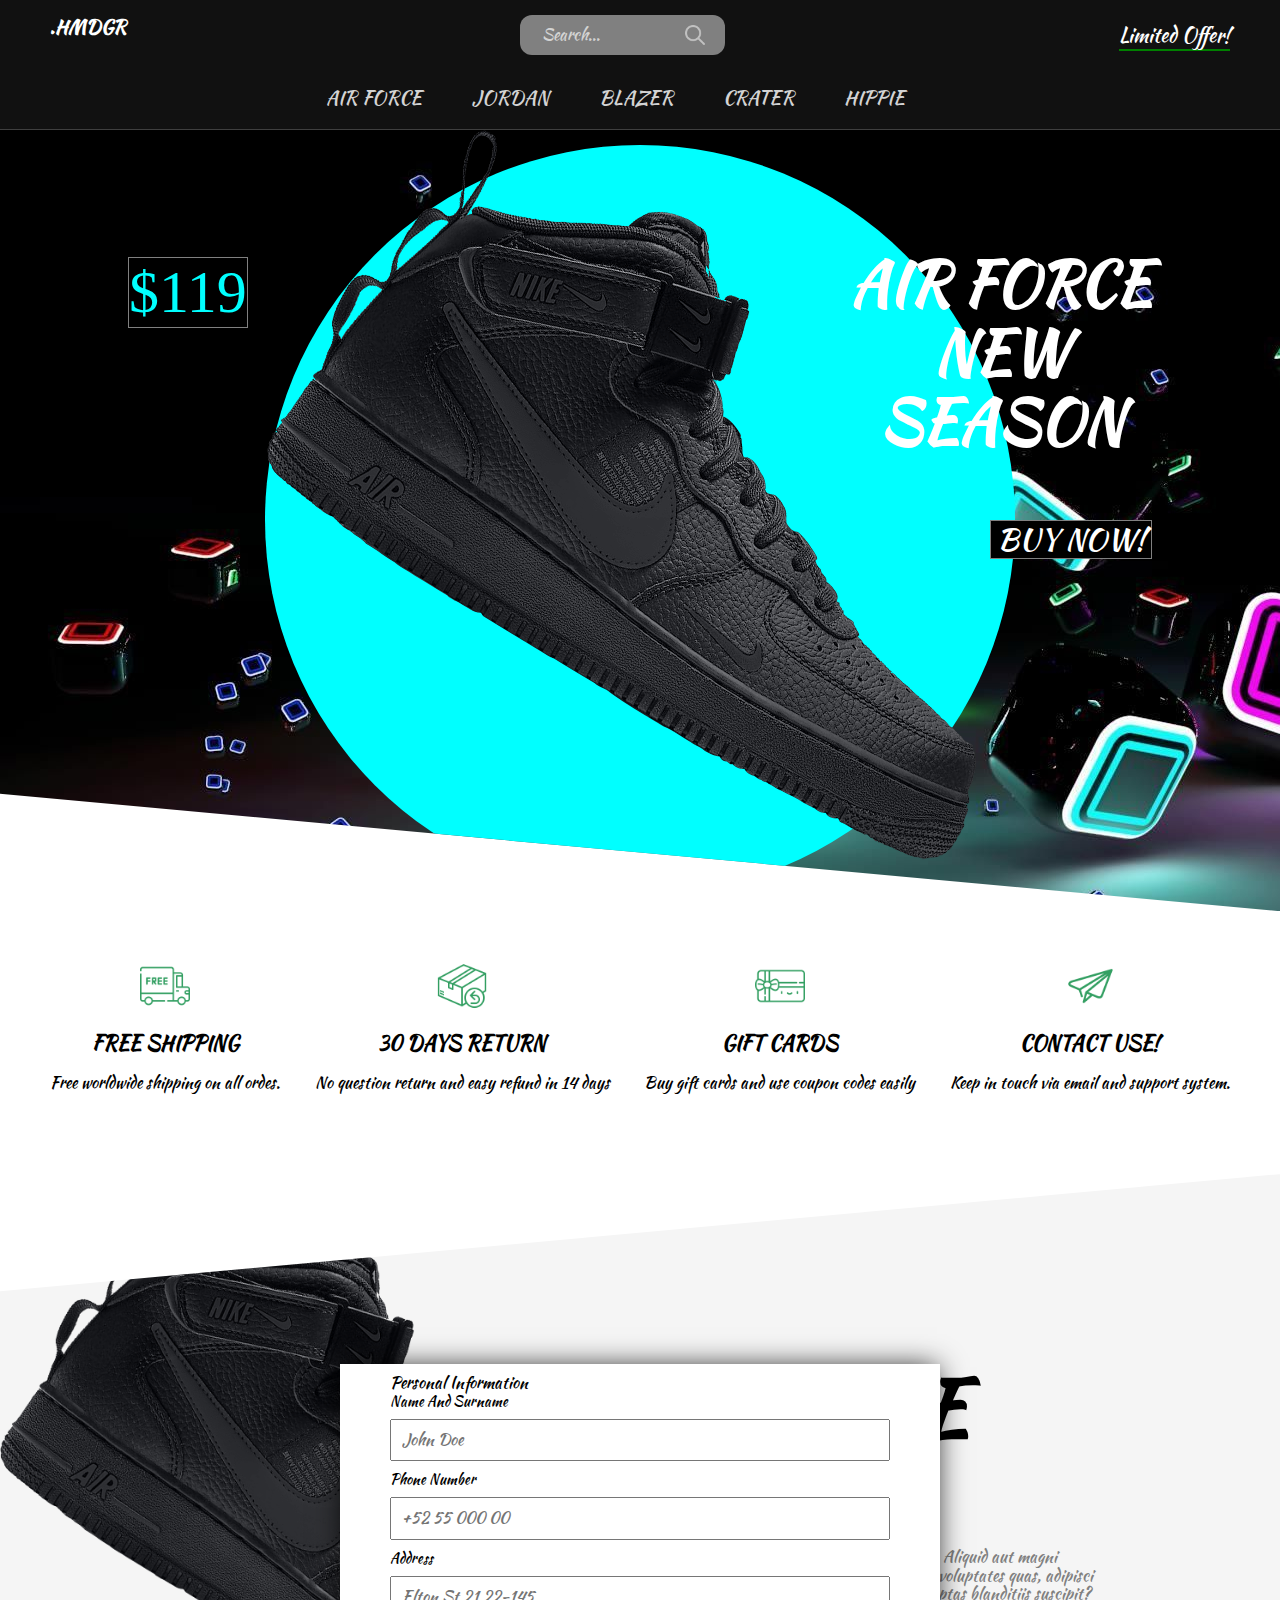
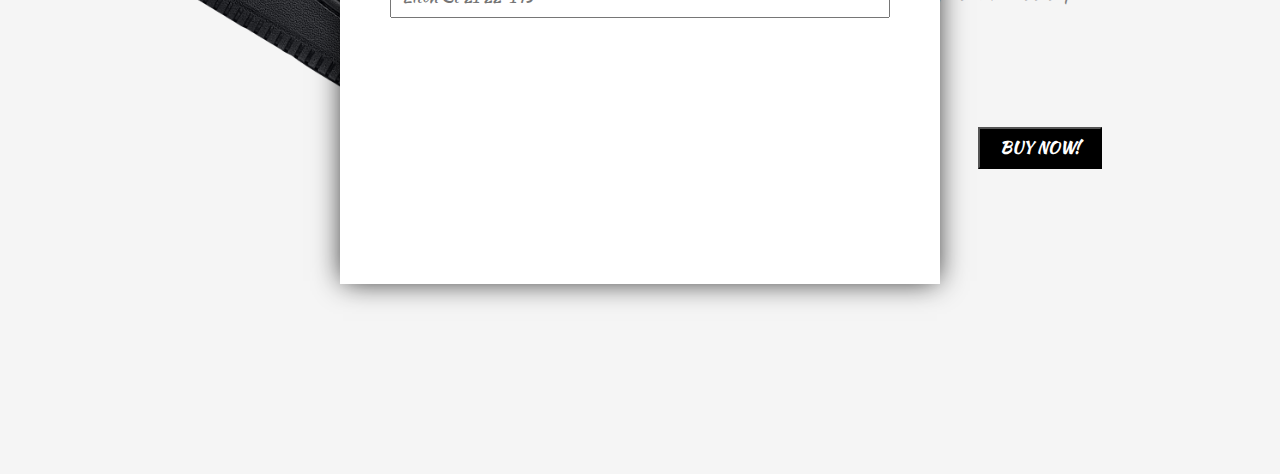
==== index.html @ cdff41a1 "E-Commerce" ====
<!DOCTYPE html>
<html lang="en">
<head>
  <meta charset="UTF-8">
  <meta http-equiv="X-UA-Compatible" content="IE=edge">
  <meta name="viewport" content="width=device-width, initial-scale=1.0">
  <link rel="stylesheet" href="./style/normalize.css">
  <link rel="stylesheet" href="./style/style.css">
  <link rel="preconnect" href="https://fonts.googleapis.com">
  <link rel="preconnect" href="https://fonts.gstatic.com" crossorigin>
  <link href="https://fonts.googleapis.com/css2?family=Kaushan+Script&display=swap" rel="stylesheet">
  <title>E-Commerce</title>
</head>
<body>
  <nav>
    <div class="navTop">
      <div class="navItem">
        <h1>.HMDGR</h1>
        <img src="" alt=""> 
      </div>
      <div class="navItem">
        <div class="seach">
          <input type="text" placeholder="Search..." class="searchInput">
          <img src="./img/img/search.png" width="20" height="20" alt="" class="searchIcon">
        </div>
      </div>
      <div class="navItem">
        <span class="limitedOffer">Limited Offer!</span>
      </div>
    </div>
    <div class="navBottom">
      <h3 class="menuItem">AIR FORCE</h3>
      <h3 class="menuItem">JORDAN</h3>
      <h3 class="menuItem">BLAZER</h3>
      <h3 class="menuItem">CRATER</h3>
      <h3 class="menuItem">HIPPIE</h3>
    </div>
  </nav>
  <div class="slider">
    <div class="sliderWrapper">
      <div class="sliderItem">
        <img src="./img/img/air.png" alt="" class="sliderImg">
        <div class="slideBg"></div>
        <h1 class="sliderTitle">AIR FORCE</br>NEW </br>SEASON</h1>
        <h2 class="sliderPrice">$119</h2>
        <a href="#product">
        <button class="buyButton">BUY NOW!</button>
        </a>
      </div>
      <div class="sliderItem">
        <img src="./img/img/jordan.png" alt="" class="sliderImg">
        <div class="slideBg"></div>
        <h1 class="sliderTitle">AIR JORDAN</br>NEW </br>SEASON</h1>
        <h2 class="sliderPrice">$149</h2>
        <a href="#product">
        <button class="buyButton">BUY NOW!</button>
        </a>
      </div>
      <div class="sliderItem">
        <img src="./img/img/blazer.png" alt="" class="sliderImg">
        <div class="slideBg"></div>
        <h1 class="sliderTitle">BLAZER</br> NEW </br>SEASON</h1>
        <h2 class="sliderPrice">$109</h2>
        <a href="#product">
        <button class="buyButton">BUY NOW!</button>
        </a>
      </div>
      <div class="sliderItem">
        <img src="./img/img/crater.png" alt="" class="sliderImg">
        <div class="slideBg"></div>
        <h1 class="sliderTitle">CRATER</br> NEW </br>SEASON</h1>
        <h2 class="sliderPrice">$129</h2>
        <a href="#product">
        <button class="buyButton">BUY NOW!</button>
        </a>
      </div>
      <div class="sliderItem">
        <img src="./img/img/hippie.png" alt="" class="sliderImg">
        <div class="slideBg"></div>
        <h1 class="sliderTitle">HIPPIE</br>NEW </br>SEASON</h1>
        <h2 class="sliderPrice">$99</h2>
        <a href="#product">
        <button class="buyButton">BUY NOW!</button>
        </a>
      </div>
    </div>
  </div>
  <div class="features">
    <div class="feature">
      <img src="./img/img/shipping.png" alt="" class="featureIcon">
      <span class="featureTitle">FREE SHIPPING</span>
      <span class="featuredDesc">Free worldwide shipping on all ordes.</span>
    </div>
    <div class="feature">
      <img class="featureIcon" src="./img/img/return.png" alt="">
      <span class="featureTitle">30 DAYS RETURN</span>
      <span class="featuredDesc">No question return and easy refund in 14 days</span>
    </div>
    <div class="feature">
      <img class="featureIcon" src="./img/img/gift.png" alt="">
      <span class="featureTitle">GIFT CARDS</span>
      <span class="featuredDesc">Buy gift cards and use coupon codes easily</span>
    </div>
    <div class="feature">
      <img class="featureIcon" src="./img/img/contact.png" alt="">
      <span class="featureTitle">CONTACT USE!</span>
      <span class="featuredDesc">Keep in touch via email and support system.</span>
    </div>
  </div>
  <div class="product" id="product">
    <img src="./img/img/air.png" alt="" class="productImg">
    <div class="productDetails">
      <h1 class="productTitle">AIR FORCE</h1>
      <h2 class="productPrice">$199</h2>
      <p class="productDesc">Lorem ipsum dolor sit amet consectetur adipisicing elit. Aliquid aut magni nostrum velit eaque tempore, minima quam? Ducimus voluptates quas, adipisci perspiciatis corrupti dolor, quasi, nesciunt impedit voluptas blanditiis suscipit?</p>
    
    <div class="colors">
      <div class="color"></div>
      <div class="color"></div>
    </div>
    <div class="sizes">
      <div class="size">42</div>
      <div class="size">43</div>
      <div class="size">44</div>
    </div>
    <button class="productButton">BUY NOW!</button>
    </div>
    <div class="payment"
      <h1 class="payTitle">Personal Information </h1>
      <label>Name And Surname</label>
      <input type="text" placeholder="John Doe" class="payInput">
      <label>Phone Number</label>
      <input type="text" placeholder="+52 55 000 00" class="payInput">
      <label>Address</label>
      <input type="text" placeholder="Elton St 21 22-145" class="payInput">
    </div>
  </div>
  <script src="./script/index.js"></script>
</body>
</html>
---- style/style.css ----
html {
  scroll-behavior: smooth;
}

body {
  font-family: 'Kaushan Script', cursive;
  padding: 0;
  margin: 0;
}

nav {
  background-color: #111;
  color: white;
  padding: 2px 50px;
}

.navTop h1 {
  font-size: 1.2rem;
}

.navTop {
  display: flex;
  align-items: center;
  justify-content: space-between;
}

.seach {
  display: flex;
  align-items: center;
  background-color: gray;
  padding: 10px 20px;
  border-radius: 12px;
}

.searchInput {
  border: none;
  background-color: transparent;
}

.searchInput::placeholder {
  color: lightgray;
}

.limitedOffer {
  font-size: 20px;
  border-bottom: 2px solid green;
  cursor: pointer;
}

.navBottom {
  display: flex;
  align-items: center;
  justify-content: center;
}

.menuItem {
  margin-right: 50px;
  cursor: pointer;
  color: lightgray;
  font-weight: 400;
}

.slider {
  background: url(../img/fnd.jpg);
  clip-path: polygon(0 0, 100% 0, 100% 100%, 0 85%);
  overflow: hidden;
}

.sliderWrapper {
  display: flex;
  width: 500vw;
  transition: all 1.5s ease-in-out;
}

.sliderItem {
  width: 100vw;
  display: flex;
  align-items: center;
  justify-content: center;
  position: relative;
}

.slideBg {
  width: 750px;
  height: 750px;
  border-radius: 50%;
  position:absolute;
}

.sliderImg {
  z-index: 1;
}

.sliderTitle {
  position: absolute;
  top: 10%;
  right: 10%;
  font-size: 60px;
  font-weight: 900;
  text-align: center;
  color: white;
  z-index: 1;
}

.sliderPrice {
  font-family:Georgia, 'Times New Roman', Times, serif;
  position: absolute;
  top: 10%;
  left: 10%;
  font-size: 60px;
  font-weight: 30;
  text-align: center;
  color: white;
  border: 1px solid gray;
}

.buyButton {
  position: absolute;
  top: 50%;
  right: 10%;
  font-size: 30px;
  font-weight: 300;
  color: white;
  border: 1px solid gray;
  z-index: 1;
  cursor: pointer;
  background-color: black;
}

.buyButton:hover {
  background-color: white;
  color: black;
}

.sliderItem:nth-child(1) .slideBg {
  background-color: cyan;
}

.sliderItem:nth-child(2) .slideBg {
  background-color: chartreuse;
}

.sliderItem:nth-child(3) .slideBg {
  background-color: fuchsia;
}

.sliderItem:nth-child(4) .slideBg {
  background-color: yellow;
}

.sliderItem:nth-child(5) .slideBg {
  background-color: rebeccapurple;
}

.sliderItem:nth-child(1) .sliderPrice {
  color: cyan;
}

.sliderItem:nth-child(2) .sliderPrice {
  color: chartreuse;
}

.sliderItem:nth-child(3) .sliderPrice {
  color: fuchsia;
}

.sliderItem:nth-child(4) .sliderPrice {
  color: yellow;
}

.sliderItem:nth-child(5) .sliderPrice {
  color: rebeccapurple;
}

.features {
  display: flex;
  align-items: center;
  justify-content: space-between;
  padding: 50px;
}

.feature {
  display: flex;
  flex-direction: column;
  align-items: center;
  text-align: center;
}

.featureIcon {
  width: 50px;
  height: 50px;
}

.featureTitle {
  font-size: 20px;
  font-weight: 600;
  margin: 20px;
}

.featuredDesc {
  width: 100%;
  height: 50px;
}

.product {
  height: 100vh;
  background-color: whitesmoke;
  position: relative;
  clip-path: polygon(0 13%, 100% 0, 100% 100%, 0% 100%);
}

.payment {
  width: 500px;
  height: 500px;
  background-color: white;
  position: absolute;
  top: 0;
  bottom: 0;
  left: 0;
  right: 0;
  margin: auto;
  padding: 10px 50px;
  display: flex;
  flex-direction: column;
  -webkit-box-shadow: 0px 0px 27px -3px rgba(0,0,0,0.87); 
  box-shadow: 0px 0px 27px -3px rgba(0,0,0,0.87);
}

.payTitle {
  font-size: 20px;
  color: lightgray;
}

label {
  font-size: 14px;
  font-weight: 300;
}

.payInput {
  padding: 10px;
  margin: 10px 0px;
}

.productImg {
  width: 50%;
}

.productDetails {
  position: absolute;
  top: 10%;
  right: 10%;
  width: 40%;
  padding: 50px;
}

.productTitle {
  font-size: 75px;
  font-weight: 900;
}

.productDesc {
  font-style: 24px;
  color: gray;
}

.colors, .sizes {
  display: flex;
 margin-bottom: 20px;
}

.color {
  width: 32px;
  height: 32px;
  border-radius: 5px;
  background-color: black;
  margin-right: 10px;
  cursor: pointer;
}

.color:last-child {
  background-color: darkblue;
}

.size {
  padding: 5px 20px;
  border: 1px solid black;
  margin-right: 10px;
  cursor: pointer;
  font-size: 20px;
}

.productButton {
  float: right;
  padding: 10px 20px;
  background-color: black;
  color: white;
  font-weight: 600;
  cursor: pointer;
}

.productButton:hover {
  background-color: white;
  color: black;
}
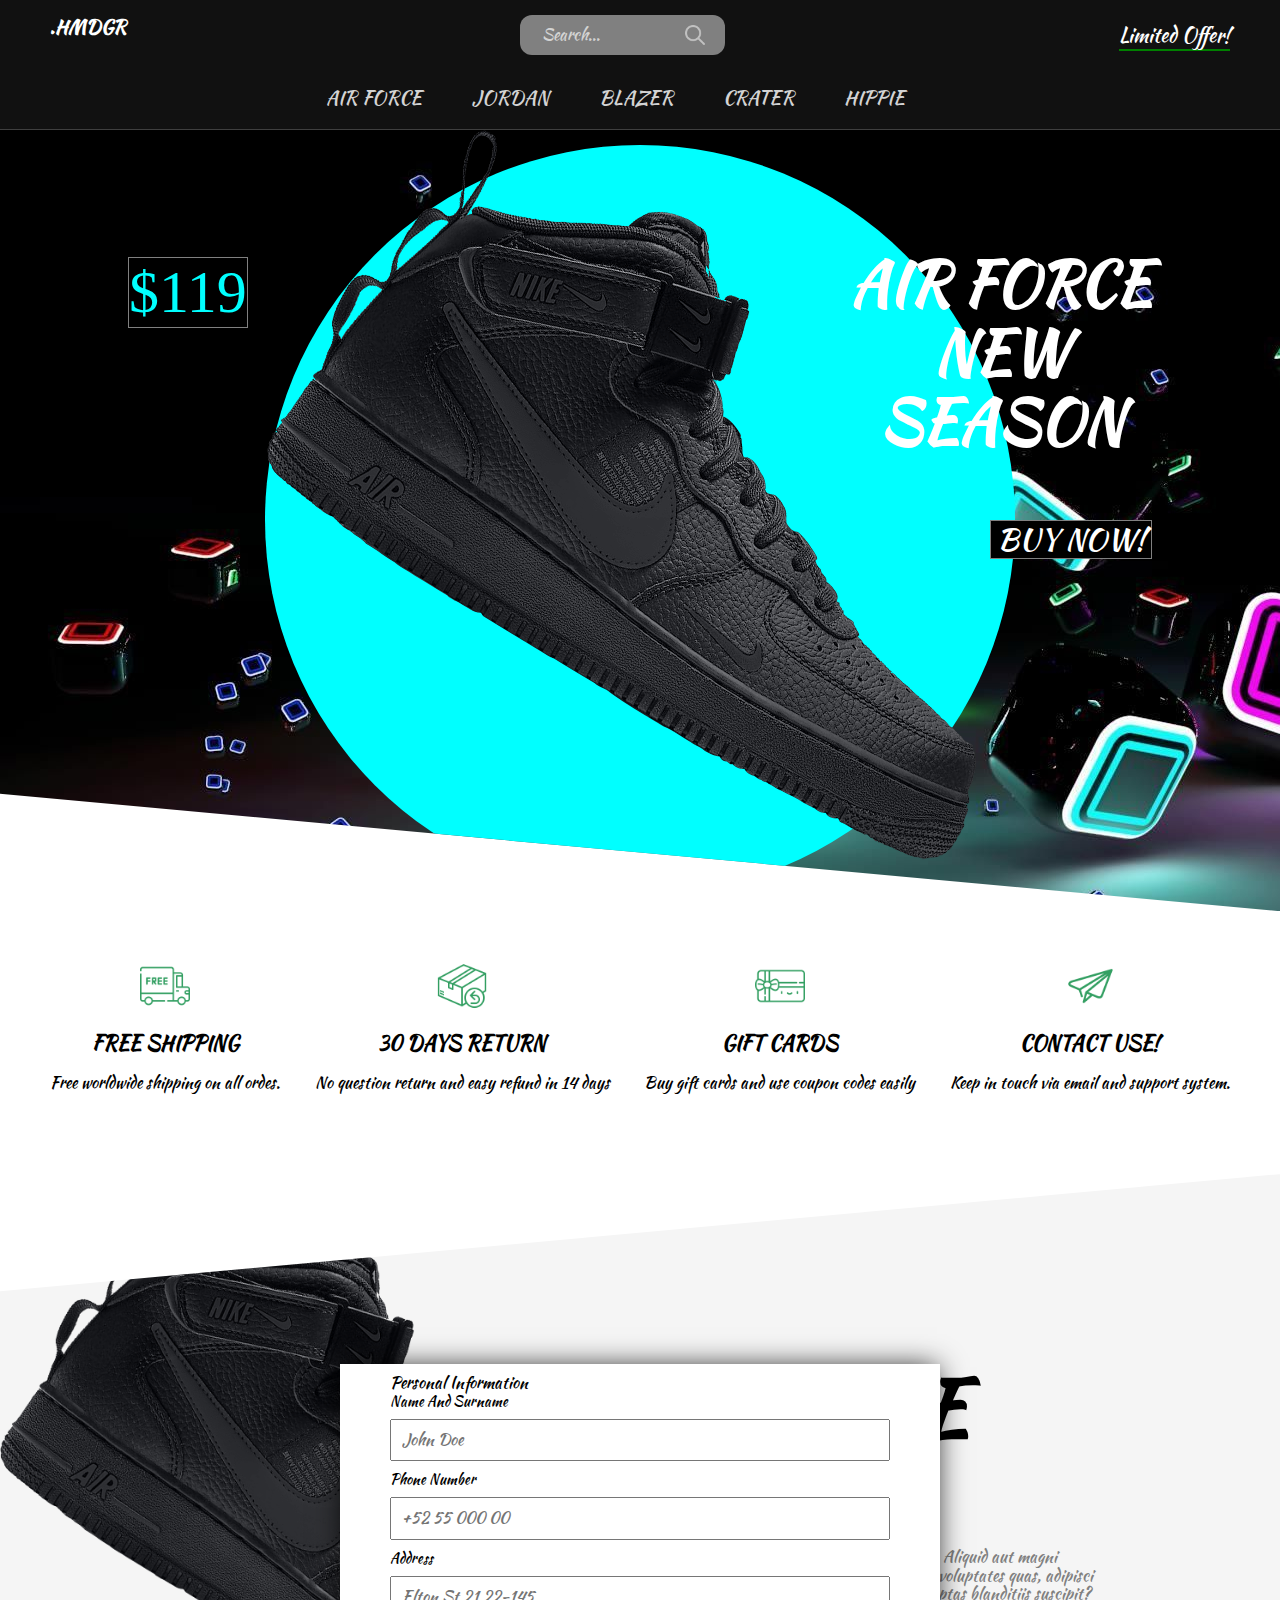
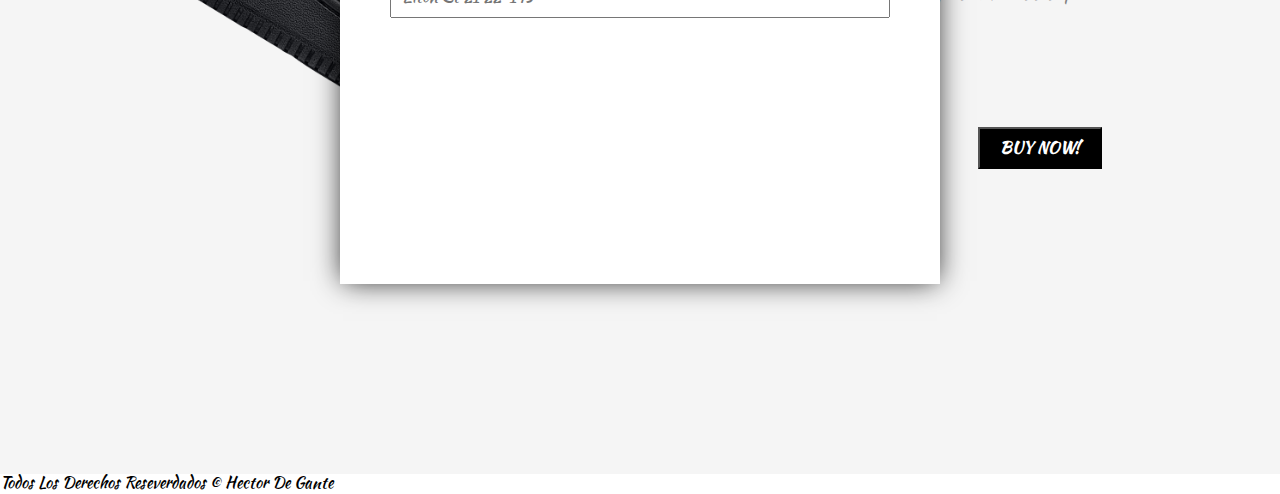
==== commit f60dd4ad: "E-Commerce R" ====
--- a/index.html
+++ b/index.html
@@ -136,5 +136,6 @@
     </div>
   </div>
   <script src="./script/index.js"></script>
+  <footer>Todos Los Derechos Reseverdados &copy Hector De Gante</footer>
 </body>
 </html>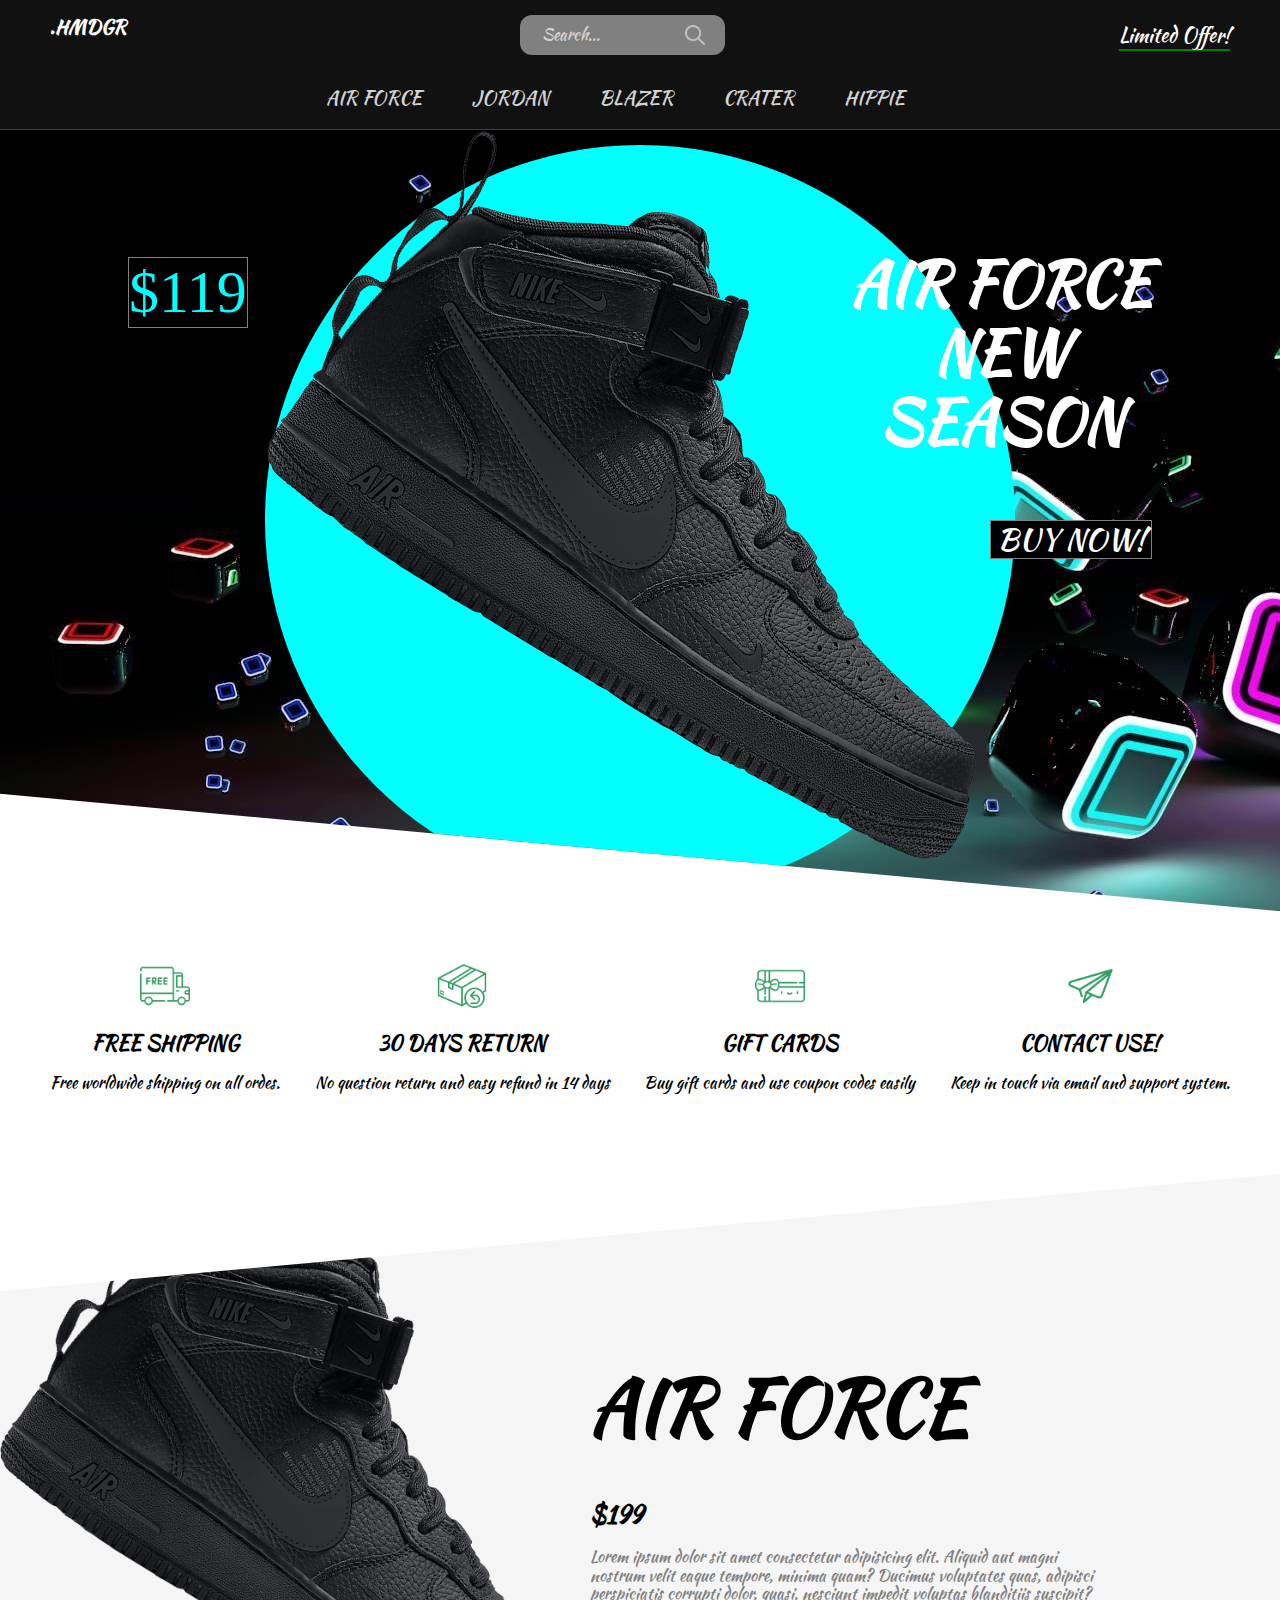
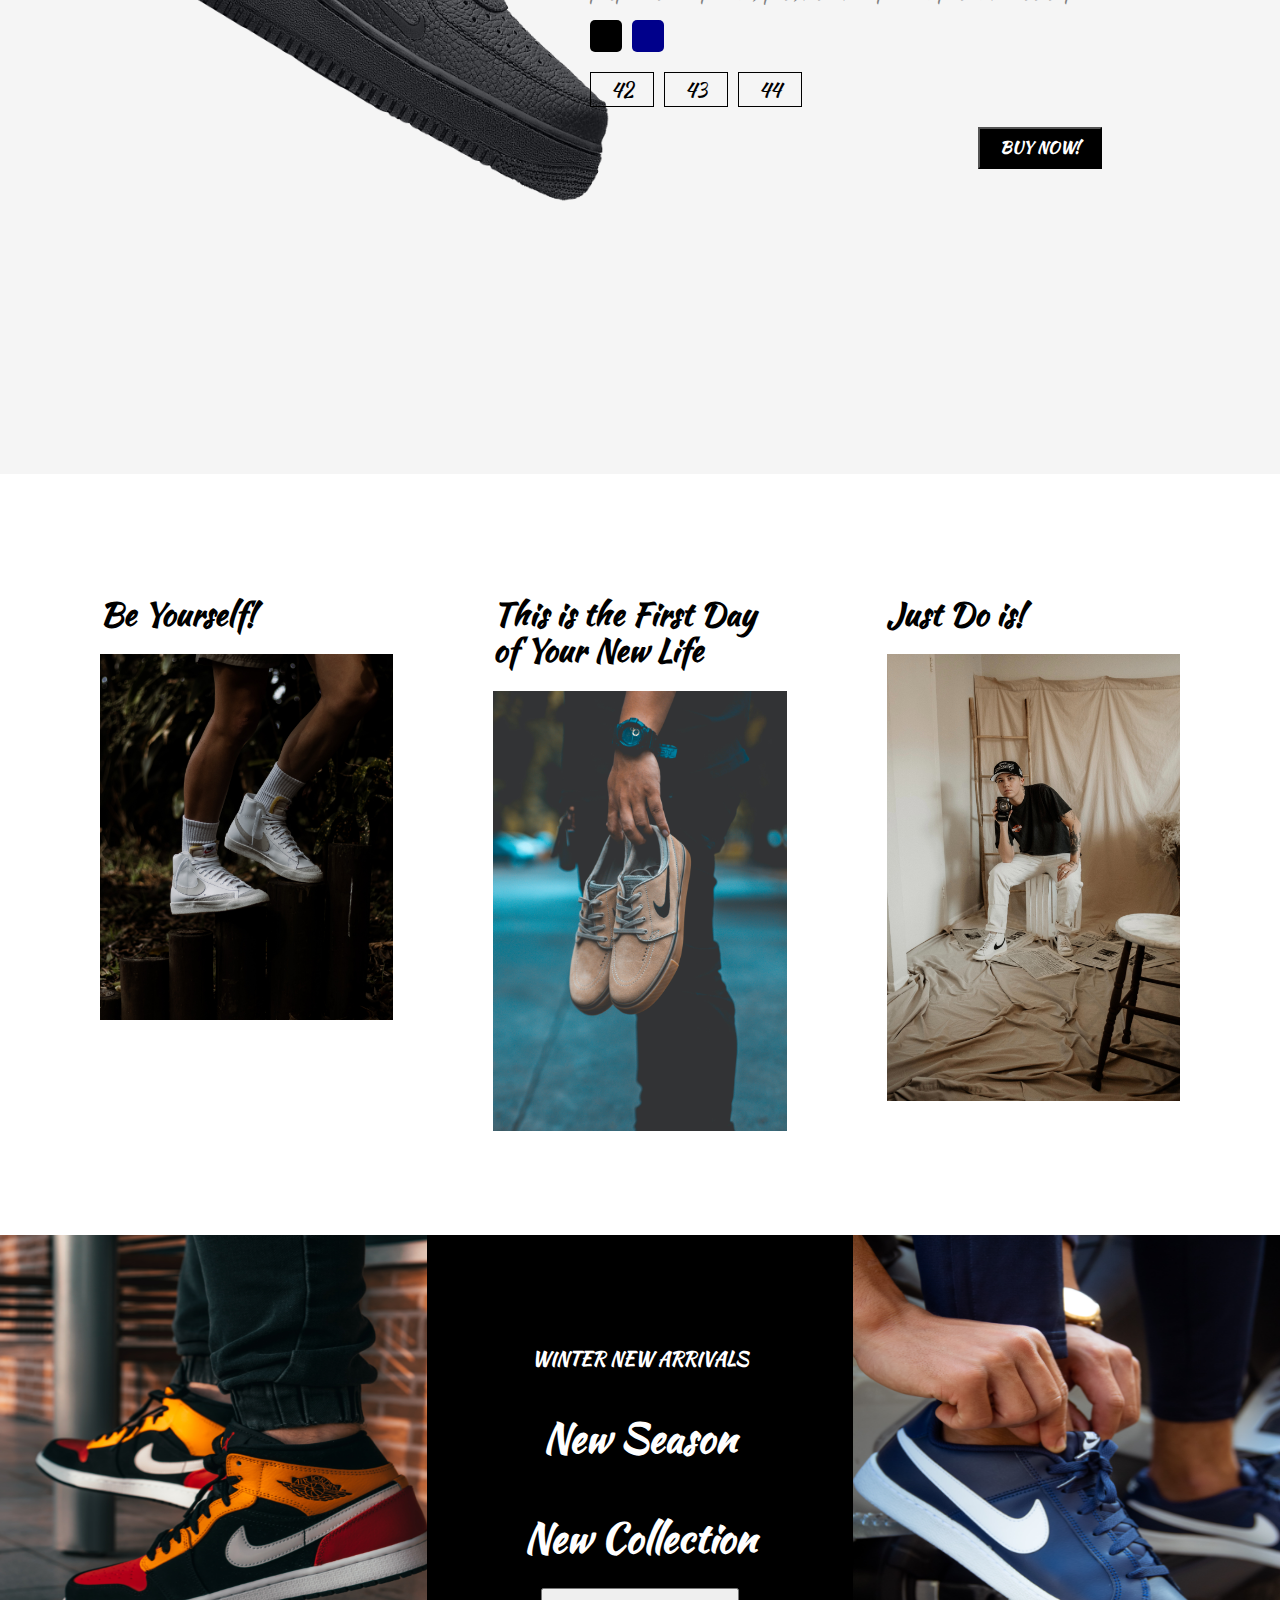
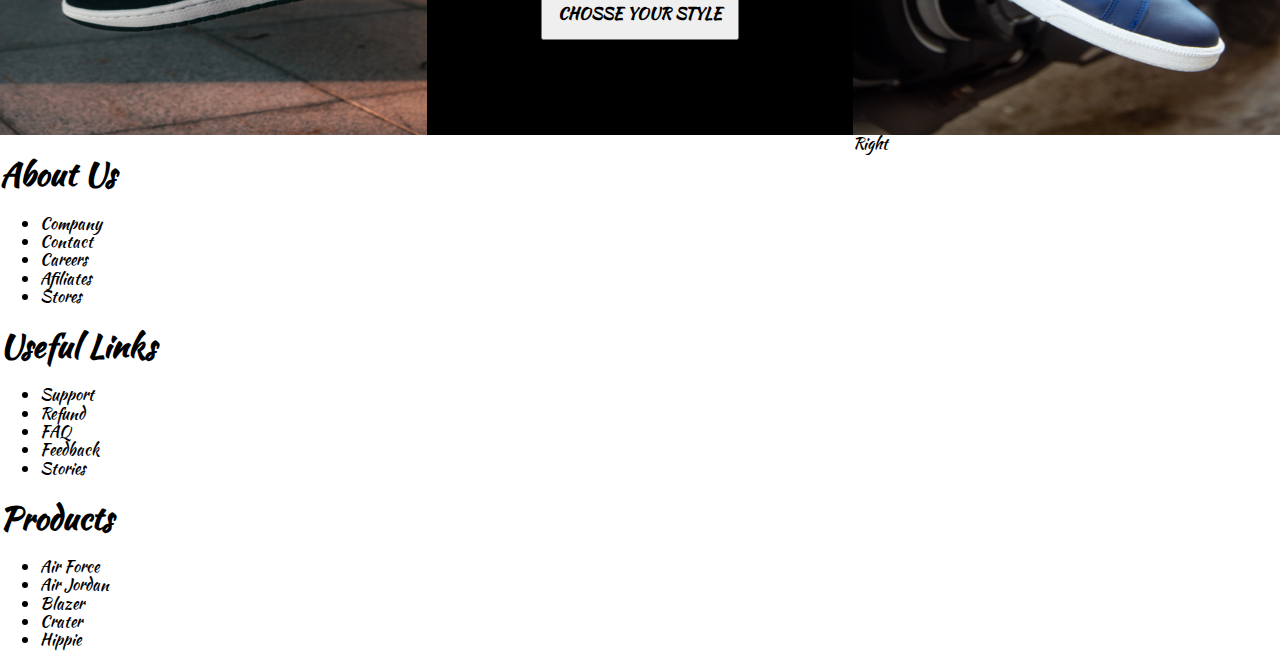
==== commit 9059cf5b: "Agregando Cambios En La Estructura" ====
--- a/index.html
+++ b/index.html
@@ -12,7 +12,7 @@
   <title>E-Commerce</title>
 </head>
 <body>
-  <nav>
+  <nav id="nav">
     <div class="navTop">
       <div class="navItem">
         <h1>.HMDGR</h1>
@@ -133,9 +133,86 @@
       <input type="text" placeholder="+52 55 000 00" class="payInput">
       <label>Address</label>
       <input type="text" placeholder="Elton St 21 22-145" class="payInput">
+      <h1 class="payTitle">Card Information</h1>
+      <div class="cardsIcons">
+        <img src="./img/img/visa.png" alt="" width="40" class="cardIcon">
+        <img src="./img/img/master.png" alt="" width="40" class="cardIcon">
+      </div>
+      <input type="password" class="payInput" placeholder="Card Number">
+      <div class="cardInfo">
+        <input type="text" placeholder="mm" class="payInput sm">
+        <input type="text" placeholder="yyyy" class="payInput sm">
+        <input type="text" placeholder="cvv" class="payInput sm">
+      </div>
+      <button class="payButton">Checkout!</button>
+      <span class="close">X</span>
+    </div>
+  </div>
+  <div class="gallery">
+    <div class="galleryItem">
+      <h1 class="galleryTitle">Be Yourself!</h1>
+      <img src="./img/pexels-1.jpg" alt="" class="galleryImg">
+    </div>
+    <div class="galleryItem">
+      <h1 class="galleryTitle">This is the First Day of Your New Life</h1>
+      <img src="./img/pexels-2.jpg" alt="" class="galleryImg">
+    </div>
+    <div class="galleryItem">
+      <h1 class="galleryTitle">Just Do is!</h1>
+      <img src="./img/pexels-3.jpg" alt="" class="galleryImg">
+  </div>
+</div>
+  <div class="newSeason">
+    <div class="nsItem">
+      <img src="./img/pexels 4.jpg" alt="" class="nsImg">
+    </div>
+    <div class="nsItem">
+      <h3 class="nsTitleSm">WINTER NEW ARRIVALS</h3>
+      <h1 class="nsTitle">New Season</h1>
+      <h1 class="nsTitle">New Collection</h1>
+      <a href="#nav">
+        <button class="nsButton">CHOSSE YOUR STYLE</button>
+      </a>
+    </div>
+    <div class="nsItem">
+      <img src="./img/pexels 5.jpg" alt="" class="nsImg">
     </div>
   </div>
   <script src="./script/index.js"></script>
-  <footer>Todos Los Derechos Reseverdados &copy Hector De Gante</footer>
+  <footer>
+   <div class="footerLeft">
+    <div class="footerMenu">
+      <h1 class="fMenuTitle">About Us</h1>
+      <ul class="fMenuList">
+        <li class="fListItem">Company</li>
+        <li class="fListItem">Contact</li>
+        <li class="fListItem">Careers</li>
+        <li class="fListItem">Afiliates</li>
+        <li class="fListItem">Stores</li>
+      </ul>
+    </div>
+    <div class="footerMenu">
+      <h1 class="fMenuTitle">Useful Links</h1>
+      <ul class="fMenuList">
+        <li class="fListItem">Support</li>
+        <li class="fListItem">Refund</li>
+        <li class="fListItem">FAQ</li>
+        <li class="fListItem">Feedback</li>
+        <li class="fListItem">Stories</li>
+      </ul>
+    </div>
+    <div class="footerMenu">
+      <h1 class="fMenuTitle">Products</h1>
+      <ul class="fMenuList">
+        <li class="fListItem">Air Force</li>
+        <li class="fListItem">Air Jordan</li>
+        <li class="fListItem">Blazer</li>
+        <li class="fListItem">Crater</li>
+        <li class="fListItem">Hippie</li>
+      </ul>
+    </div>
+   </div>
+   <div class="footerRight">Right</div>
+  </footer>
 </body>
 </html>--- a/style/style.css
+++ b/style/style.css
@@ -220,7 +220,7 @@
   right: 0;
   margin: auto;
   padding: 10px 50px;
-  display: flex;
+  display: none;
   flex-direction: column;
   -webkit-box-shadow: 0px 0px 27px -3px rgba(0,0,0,0.87); 
   box-shadow: 0px 0px 27px -3px rgba(0,0,0,0.87);
@@ -239,6 +239,58 @@
 .payInput {
   padding: 10px;
   margin: 10px 0px;
+  border: none;
+  border-bottom: 1px solid gray;
+}
+
+.payInput::placeholder {
+  color: rgb(163, 163, 163); 
+}
+
+.cardsIcons {
+  display: flex;
+}
+
+.cardIcon {
+  margin-right: 10px;
+}
+
+.cardInfo {
+  display: flex;
+  justify-content: space-between;
+}
+
+.sm {
+  width: 30%;
+}
+
+.payButton {
+  position: absolute;
+  height: 40px;
+  bottom: 0;
+  width: 100%;
+  left: 0;
+  -webkit-box-shadow: 0px 0px 27px -3px rgba(0,0,0,0.87); 
+  box-shadow: 0px 0px 27px -3px rgba(0,0,0,0.87);
+  background-color: #369e62;
+  color: white;
+  border: none;
+  cursor: pointer;
+}
+
+.close {
+  width: 20px;
+  height: 20px;
+  position: absolute;
+  background-color: gray;
+  color: white;
+  top: 10px;
+  right: 10px;
+  display: flex;
+  align-items: center;
+  justify-content: center;
+  cursor: pointer;
+  padding: 2px;
 }
 
 .productImg {
@@ -301,4 +353,60 @@
 .productButton:hover {
   background-color: white;
   color: black;
+}
+
+.gallery {
+  padding: 50px;
+  display: flex;
+}
+
+.galleryItem {
+  flex: 1;
+  padding: 50px;
+}
+
+.galleryImg {
+  width: 100%;
+}
+
+.newSeason {
+  display: flex;
+}
+
+.nsItem {
+  flex: 1;
+  background-color: black;
+  color: white;
+  display: flex;
+  flex-direction: column;
+  align-items: center;
+  justify-content: center;
+  text-align: center;
+}
+
+.nsImg {
+  width: 100%;
+  height: 500px;
+}
+
+.nsTitle {
+  font-size: 40px;
+}
+
+.nsButton {
+  padding: 15px;
+  font-weight: 600;
+  cursor: pointer;
+}
+
+footer {
+  display: flex;
+}
+
+.footerLeft {
+  flex: 2;
+}
+
+.footerRight {
+  flex: 1;
 }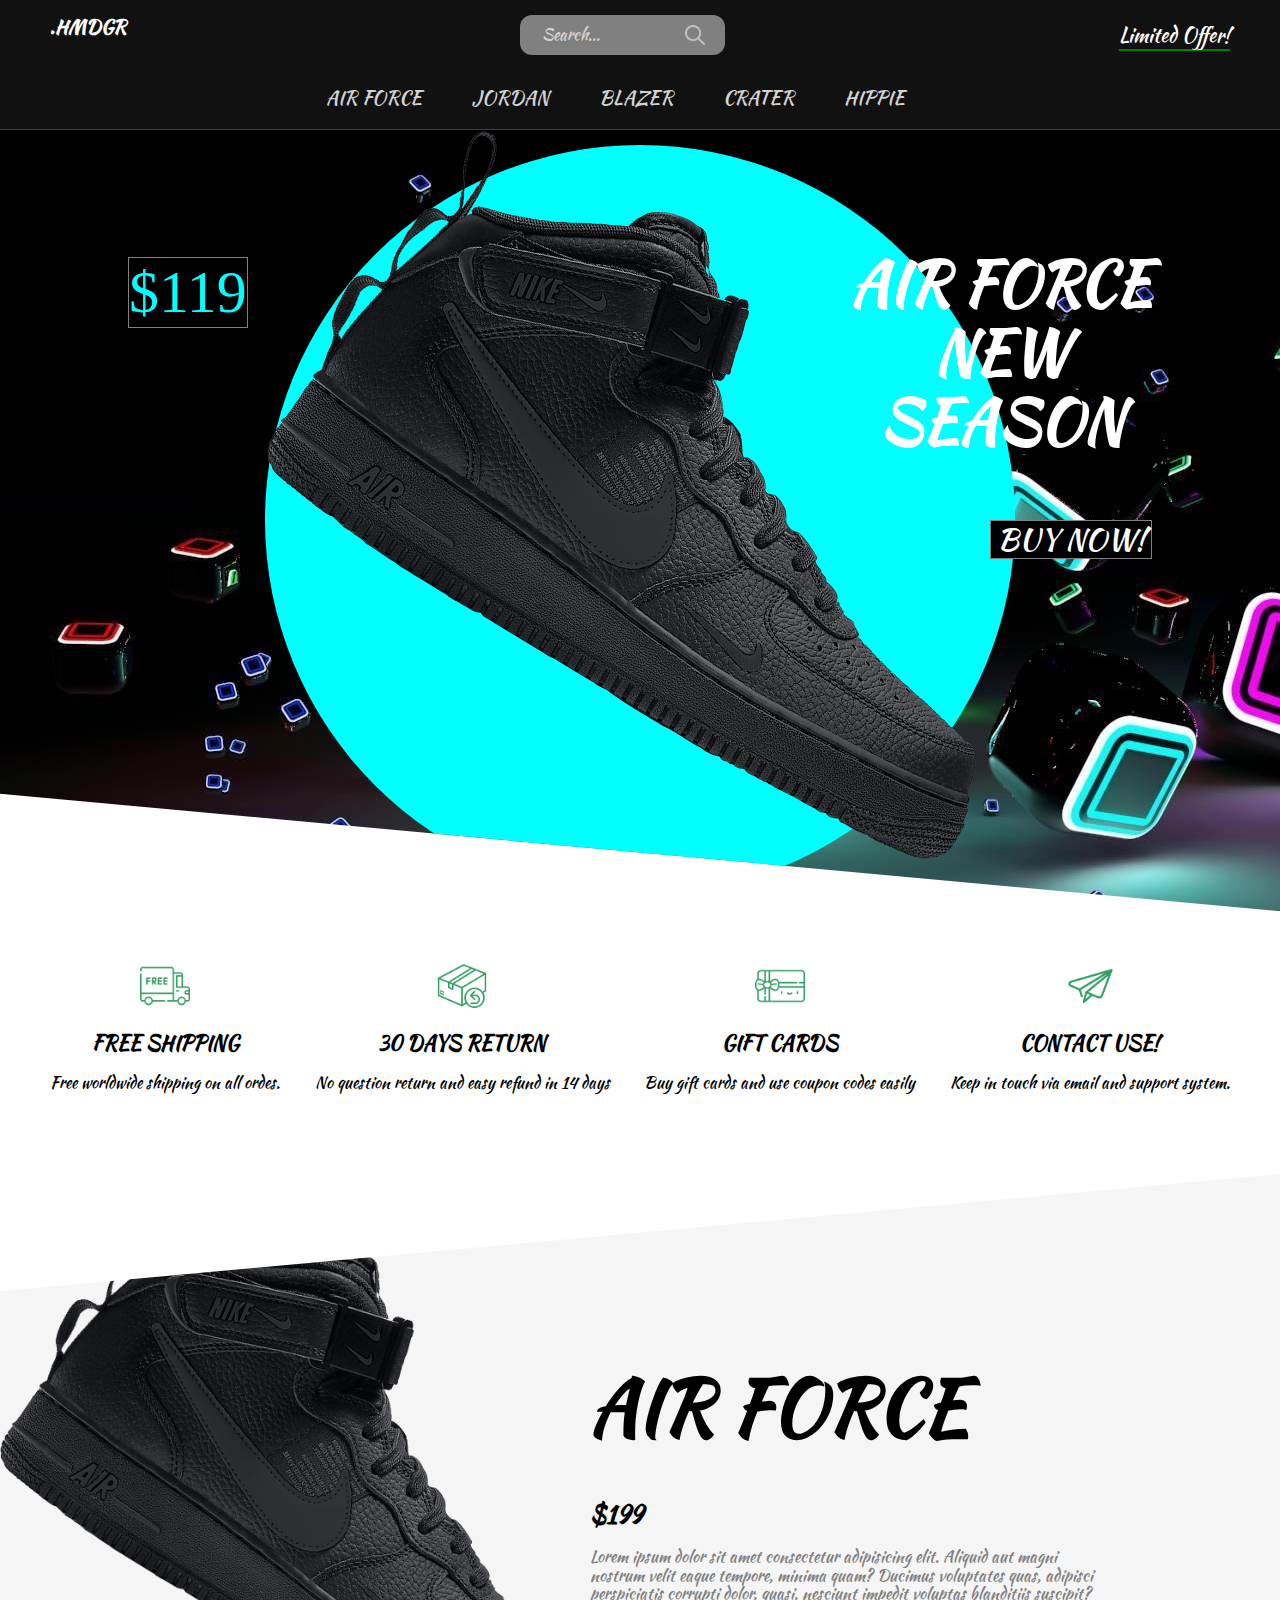
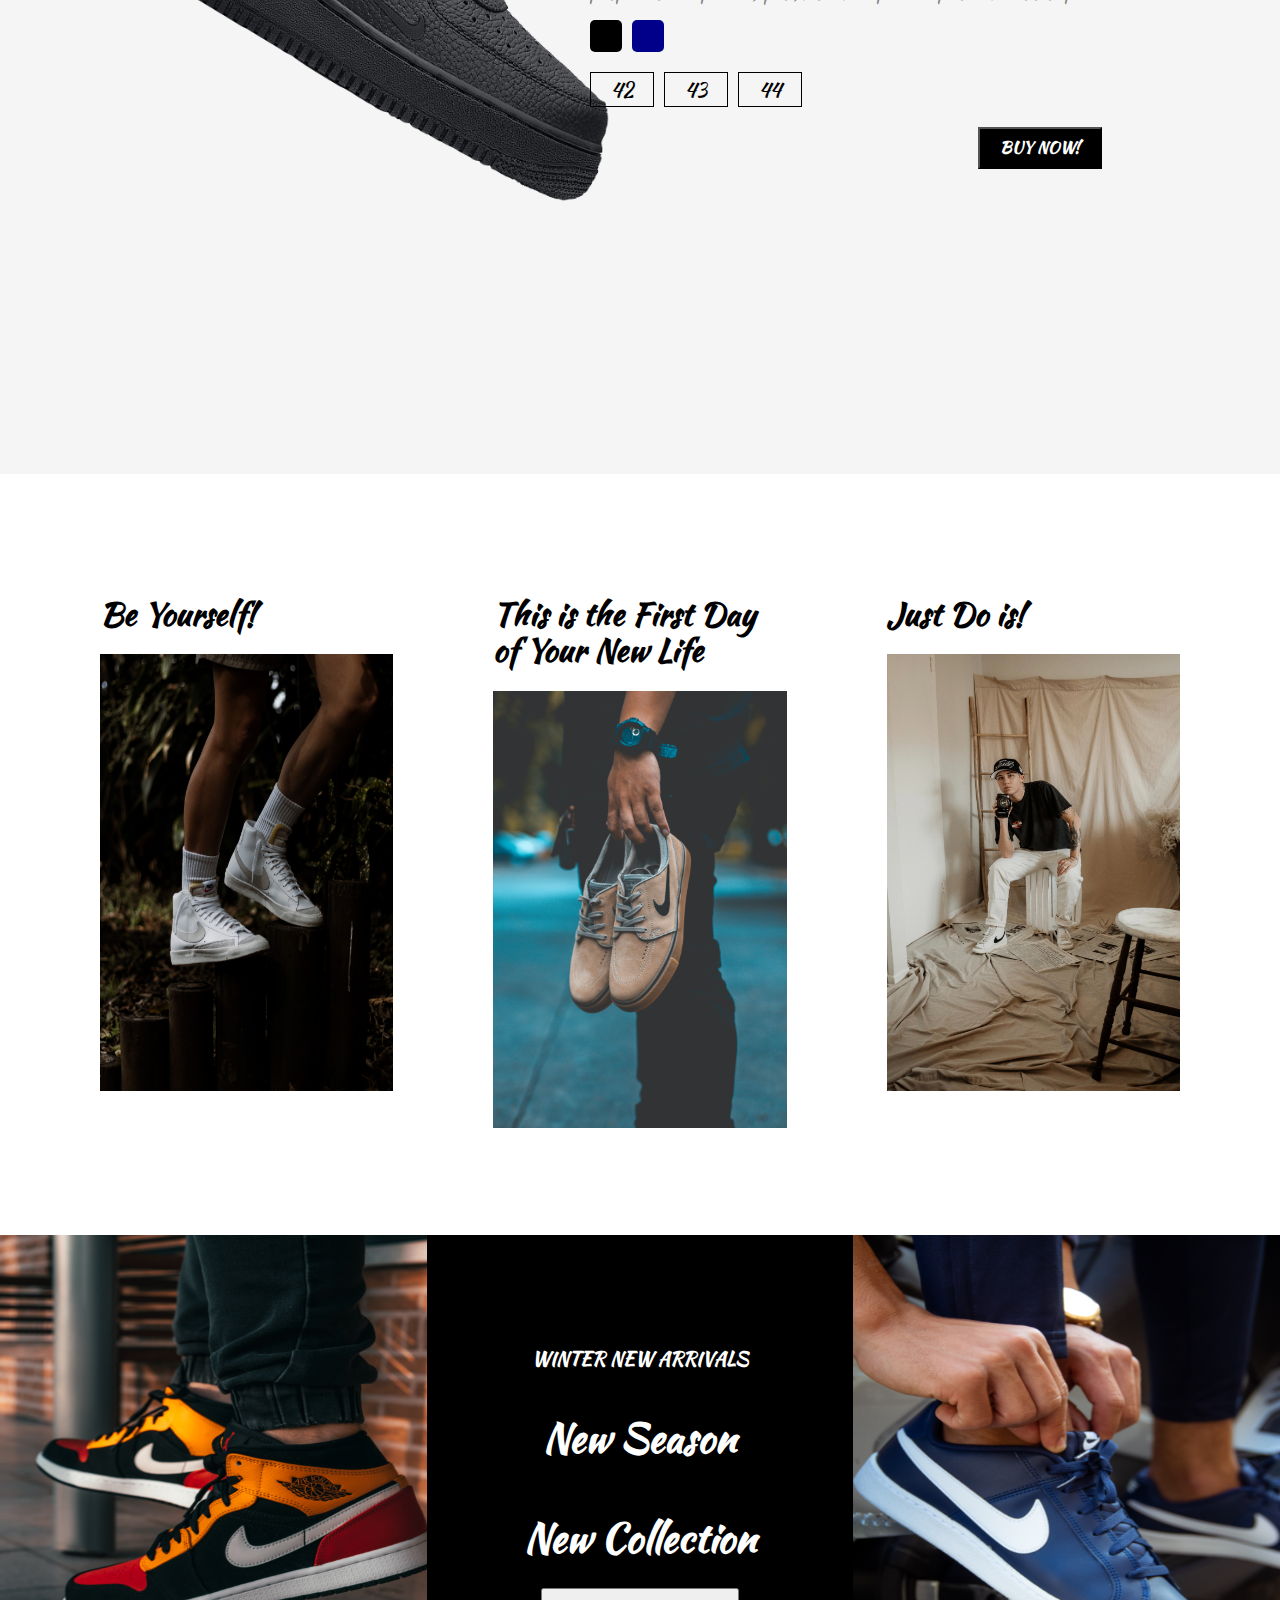
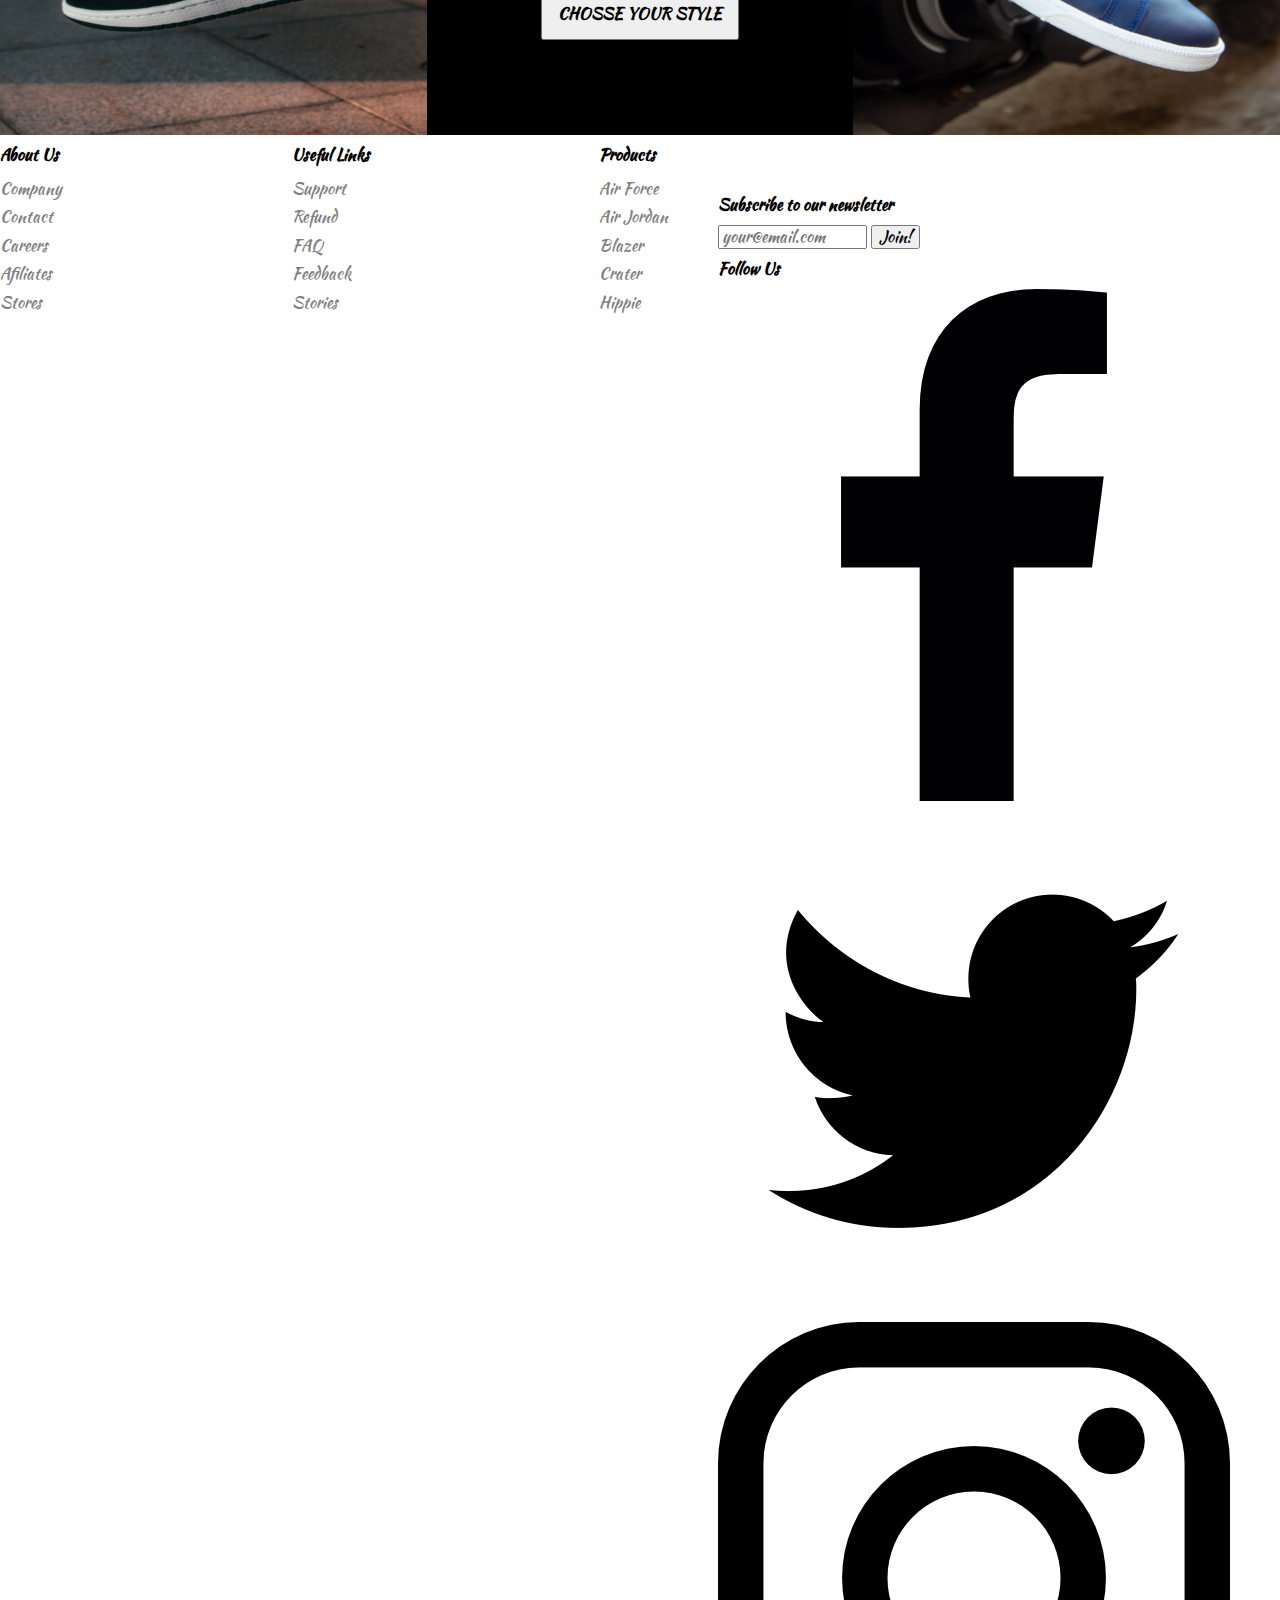
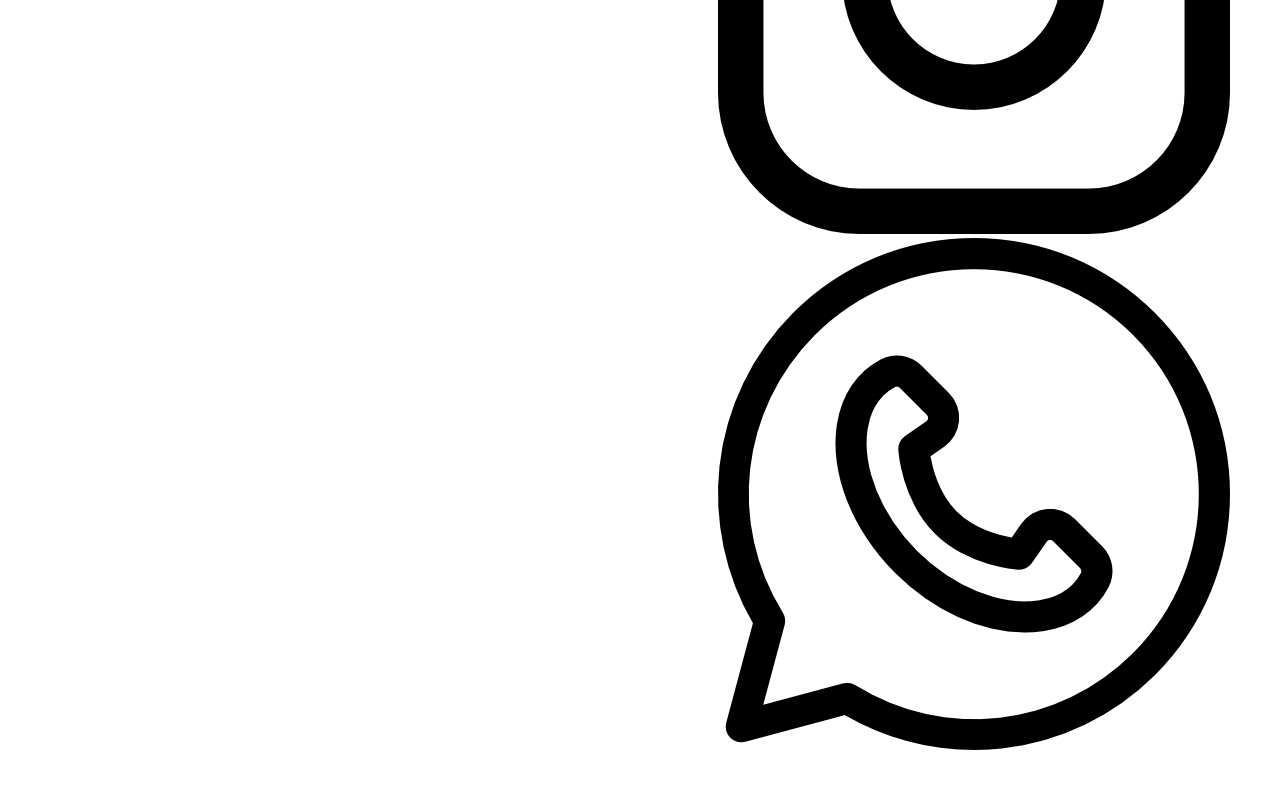
==== commit 8e7d2e38: "Agregando Cambios En La Estructura" ====
--- a/index.html
+++ b/index.html
@@ -183,7 +183,7 @@
    <div class="footerLeft">
     <div class="footerMenu">
       <h1 class="fMenuTitle">About Us</h1>
-      <ul class="fMenuList">
+      <ul class="fList">
         <li class="fListItem">Company</li>
         <li class="fListItem">Contact</li>
         <li class="fListItem">Careers</li>
@@ -193,7 +193,7 @@
     </div>
     <div class="footerMenu">
       <h1 class="fMenuTitle">Useful Links</h1>
-      <ul class="fMenuList">
+      <ul class="fList">
         <li class="fListItem">Support</li>
         <li class="fListItem">Refund</li>
         <li class="fListItem">FAQ</li>
@@ -203,7 +203,7 @@
     </div>
     <div class="footerMenu">
       <h1 class="fMenuTitle">Products</h1>
-      <ul class="fMenuList">
+      <ul class="fList">
         <li class="fListItem">Air Force</li>
         <li class="fListItem">Air Jordan</li>
         <li class="fListItem">Blazer</li>
@@ -212,7 +212,24 @@
       </ul>
     </div>
    </div>
-   <div class="footerRight">Right</div>
+   <div class="footerRight">
+    <div class="footerRightMenu">
+      <h1 class="fMenuTitle">Subscribe to our newsletter</h1>
+      <div class="fMail">
+        <input type="text" placeholder="your@email.com" class="fInput">
+        <button class="fButton">Join!</button>
+      </div>
+    </div>
+    <div class="footerRightMenu">
+      <h1 class="fMenuTitle">Follow Us</h1>
+      <div class="fIcons">
+        <img src="./img/img/facebook.png" alt="">
+        <img src="./img/img/twitter.png" alt="">
+        <img src="./img/img/instagram.png" alt="">
+        <img src="./img/img/whatsapp.png" alt="">
+      </div>
+    </div>
+   </div>
   </footer>
 </body>
 </html>--- a/style/style.css
+++ b/style/style.css
@@ -367,6 +367,7 @@
 
 .galleryImg {
   width: 100%;
+  height: 78%;
 }
 
 .newSeason {
@@ -405,8 +406,26 @@
 
 .footerLeft {
   flex: 2;
+  display: flex;
+  justify-content: space-between;
+}
+
+.fMenuTitle {
+  font-size: 16px;
+}
+
+.fList {
+  padding: 0;
+  list-style: none;
+}
+
+.fListItem {
+  margin-bottom: 10px;
+  color: gray;
+  cursor: pointer;
 }
 
 .footerRight {
   flex: 1;
+  padding: 50px;
 }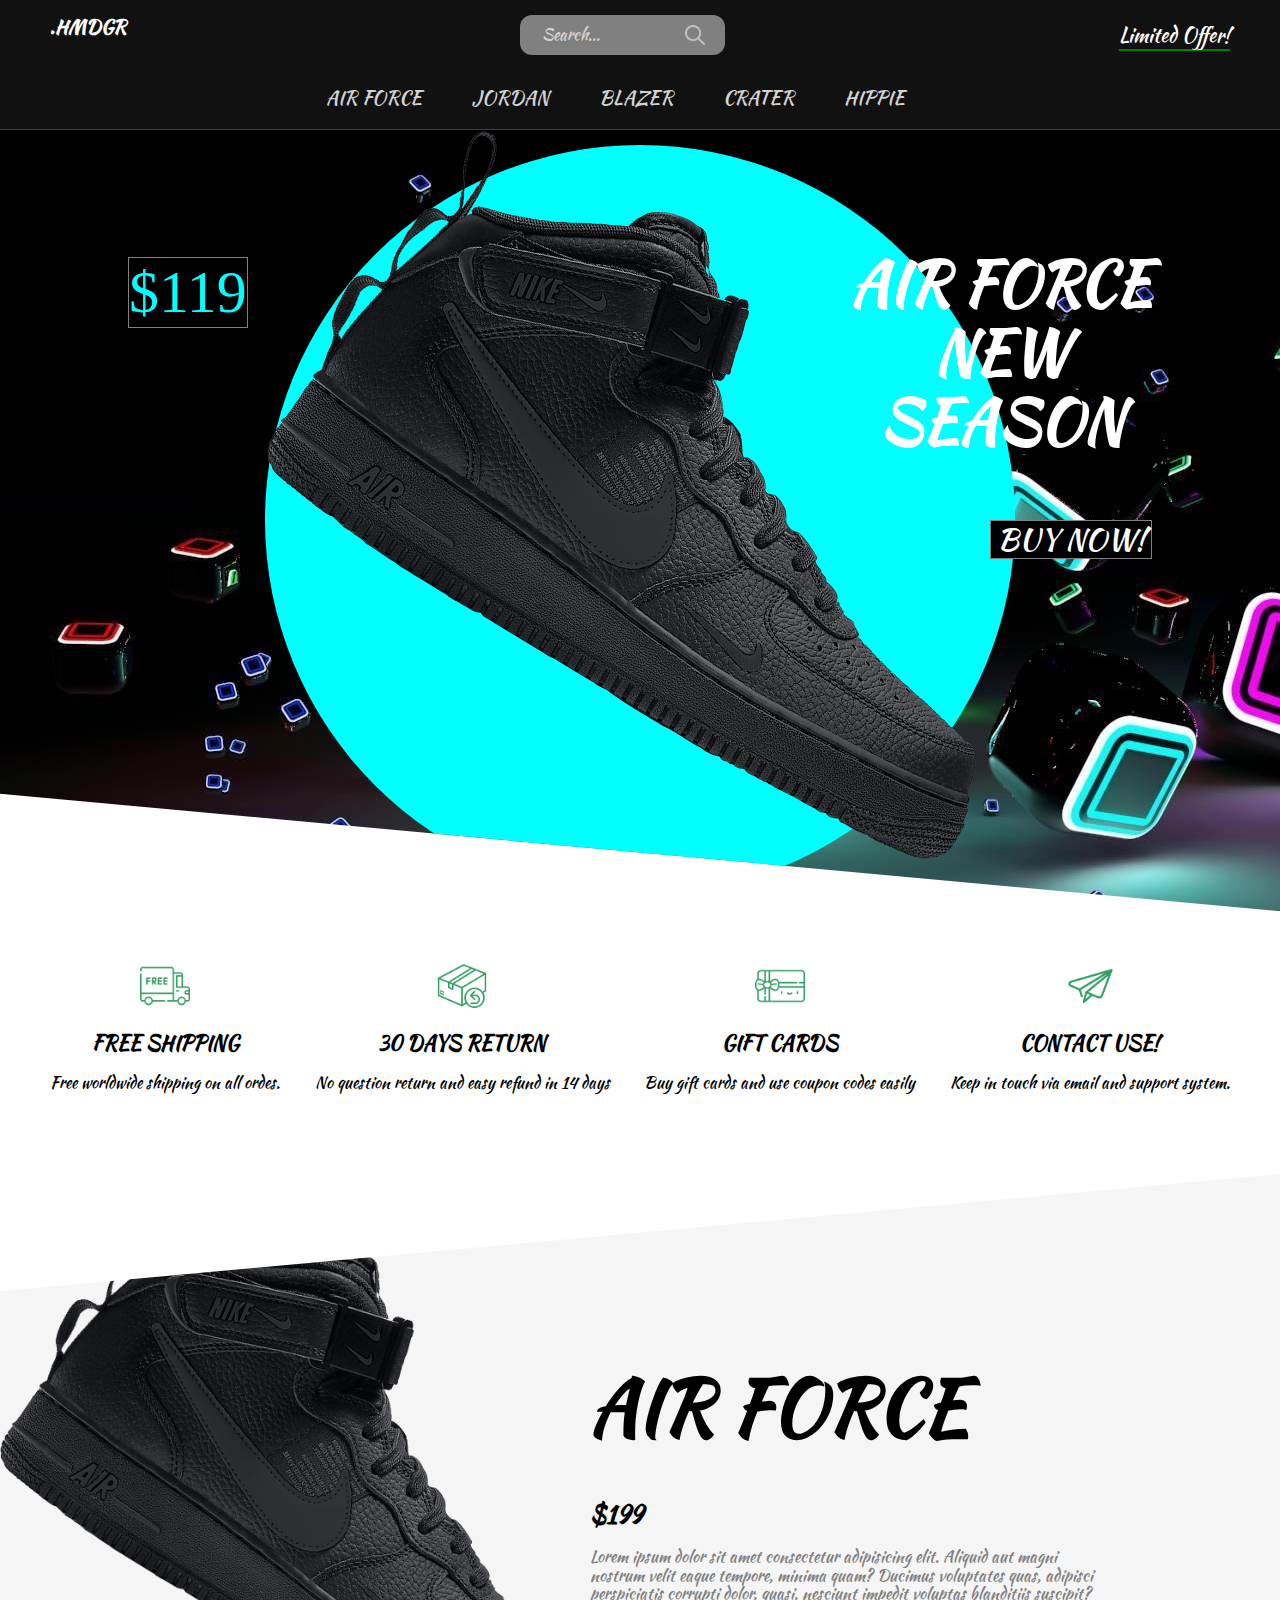
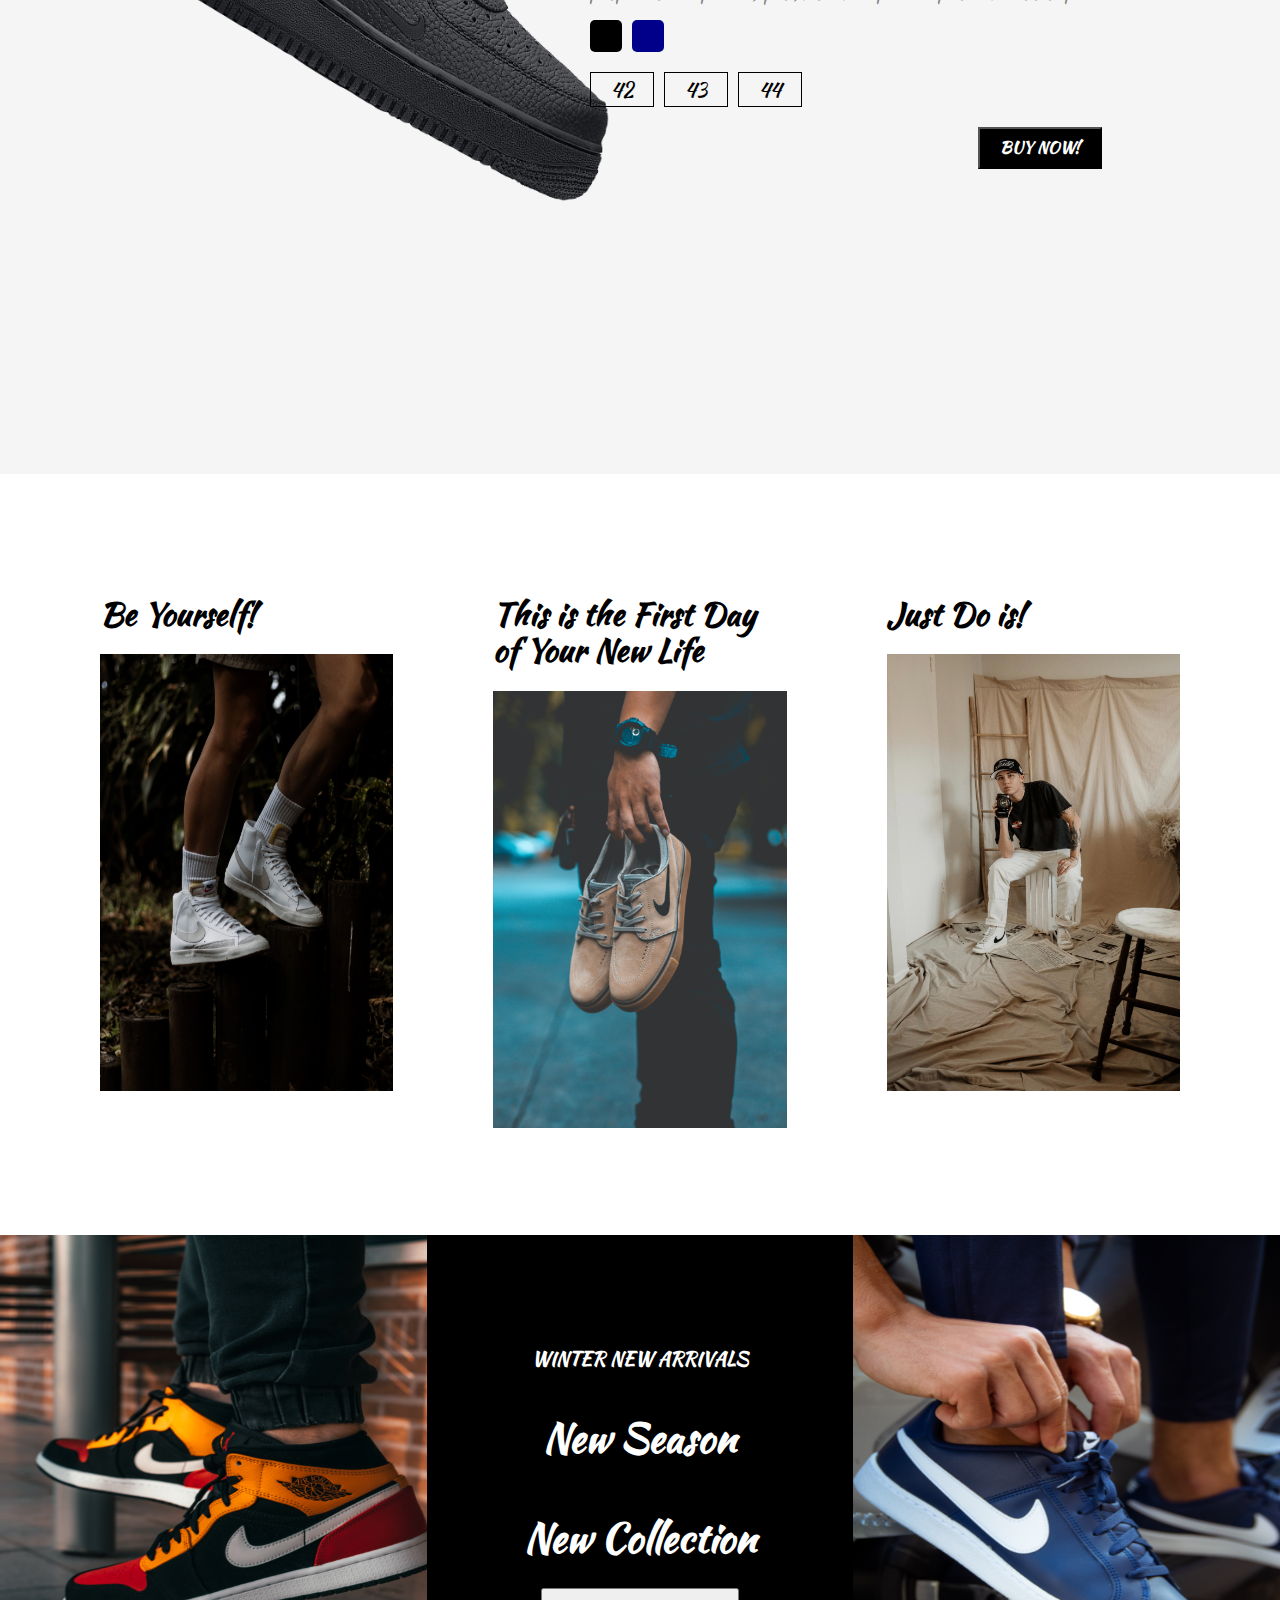
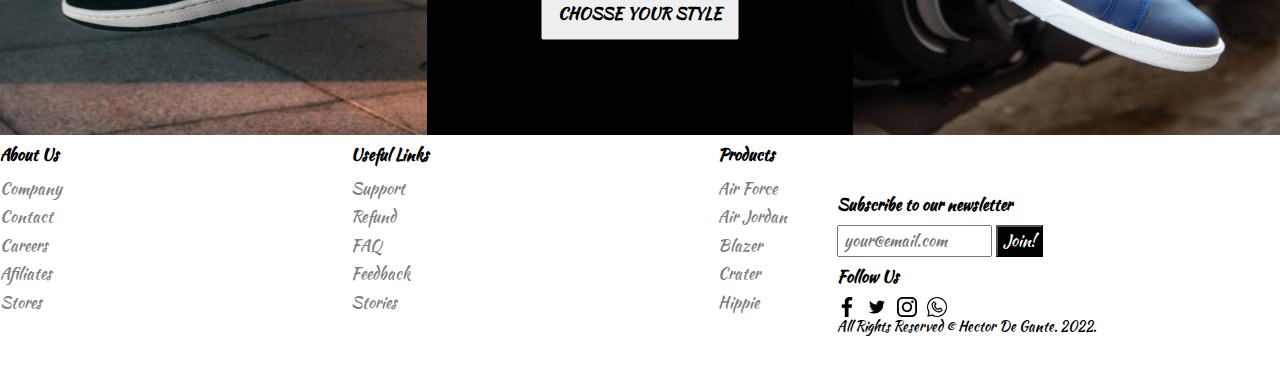
==== commit 3d3f5b13: "RESPONSIVE" ====
--- a/index.html
+++ b/index.html
@@ -223,11 +223,14 @@
     <div class="footerRightMenu">
       <h1 class="fMenuTitle">Follow Us</h1>
       <div class="fIcons">
-        <img src="./img/img/facebook.png" alt="">
-        <img src="./img/img/twitter.png" alt="">
-        <img src="./img/img/instagram.png" alt="">
-        <img src="./img/img/whatsapp.png" alt="">
-      </div>
+        <img src="./img/img/facebook.png" alt="" class="fIcon">
+        <img src="./img/img/twitter.png" alt="" class="fIcon">
+        <img src="./img/img/instagram.png" alt="" class="fIcon">
+        <img src="./img/img/whatsapp.png" alt="" class="fIcon">
+      </div>
+    </div>
+    <div class="footerRightMenu">
+      <span class="copyright">All Rights Reserved &copy; Hector De Gante. 2022.</span>
     </div>
    </div>
   </footer>
--- a/style/style.css
+++ b/style/style.css
@@ -428,4 +428,147 @@
 .footerRight {
   flex: 1;
   padding: 50px;
+  display: flex;
+  flex-direction: column;
+  justify-content: space-between;
+}
+
+.fInput {
+  padding: 5px;
+}
+
+.fButton {
+  padding: 5px;
+  background-color: black;
+  color: white;
+}
+
+.fIcons {
+  display: flex;
+}
+
+.fIcon {
+  width: 20px;
+  height: 20px;
+  margin-right: 10px;
+}
+
+.copyright {
+  font-weight: 300;
+  font-size: 14px;
+}
+
+@media screen and (max-width: 480px) {
+  nav {
+    padding: 20px;
+  }
+
+  .seach {
+    display: none;
+  }
+
+  .navBottom {
+    flex-wrap: wrap;
+
+  }
+
+  .menuItem {
+    margin: 20px;
+    font-weight: 700;
+    font-size: 20px;
+  }
+
+  .slider {
+    clip-path: none;
+  }
+
+  .sliderImg {
+    width: 90%;
+  }
+
+  .slideBg {
+    width: 100%;
+    height: 100%;
+  }
+
+  .sliderTitle {
+    display: none;
+  }
+
+  .sliderPrice {
+    top: unset;
+    bottom: 0;
+    left: 0;
+    background-color: black;
+  }
+
+  .buyButton {
+    right: 0;
+    top: 0;
+  }
+
+  .features {
+    flex-direction: column;
+  }
+
+  .product {
+    clip-path: none;
+    display: flex;
+    flex-direction: column;
+    align-items: center;
+  }
+
+  .productImg {
+    width: 80%;
+  }
+
+  .productDetails {
+    width: 100%;
+    padding: 0;
+    display: flex;
+    flex-direction: column;
+    align-items: center;
+    text-align: center;
+    position: relative;
+    top: 0;
+  }
+
+  .productTitle {
+    font-size: 50px;
+    margin: 0;
+  }
+
+  .gallery {
+    display: none;
+  }
+
+  .newSeason {
+    flex-direction: column;
+  }
+
+  .nsItem:nth-child(2){
+    padding: 50px;
+  }
+
+  footer {
+    flex-direction: column;
+    align-items: center;
+  }
+
+  .footerLeft {
+    padding: 20px;
+    width: 90%;
+  }
+
+  .footerRight {
+    padding: 20px;
+    width: 90%;
+    align-items: center;
+    background-color: whitesmoke;
+  }
+
+  .payment {
+    width: 90%;
+    padding: 20px;
+  }
 }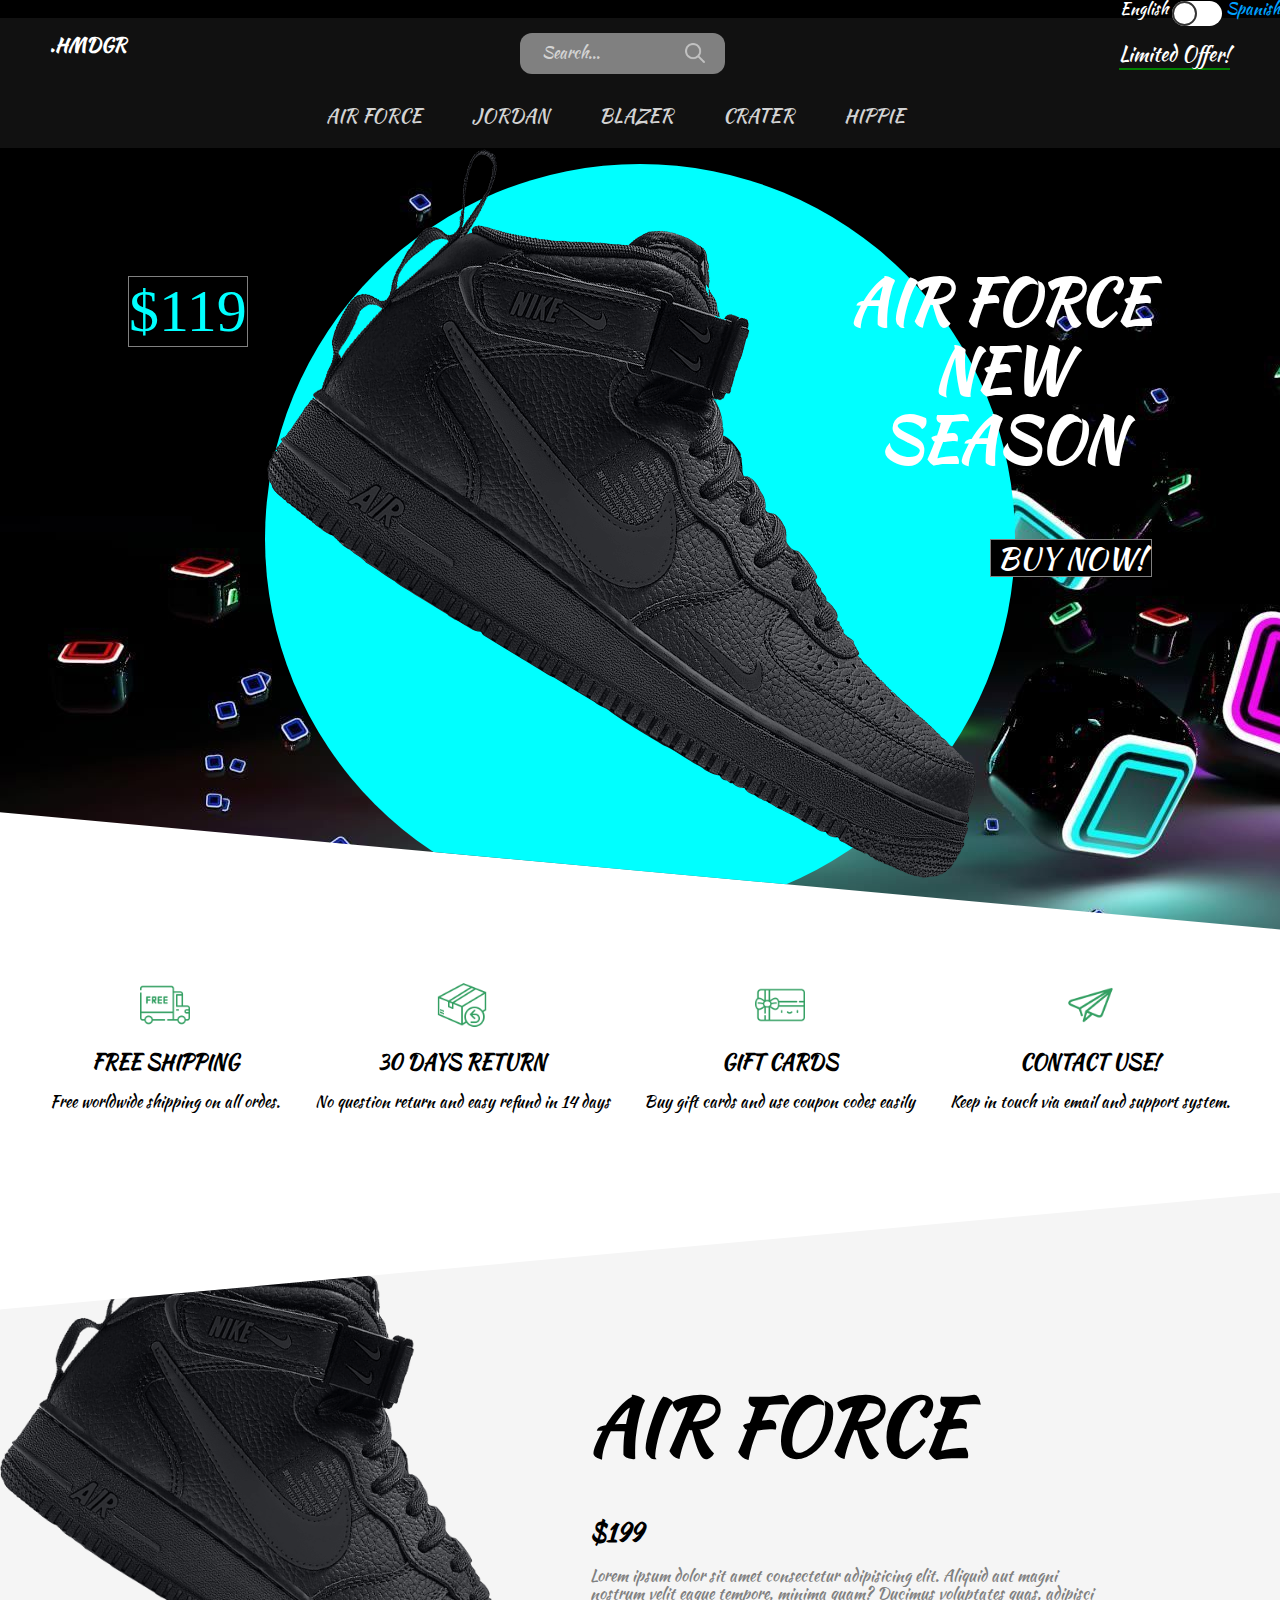
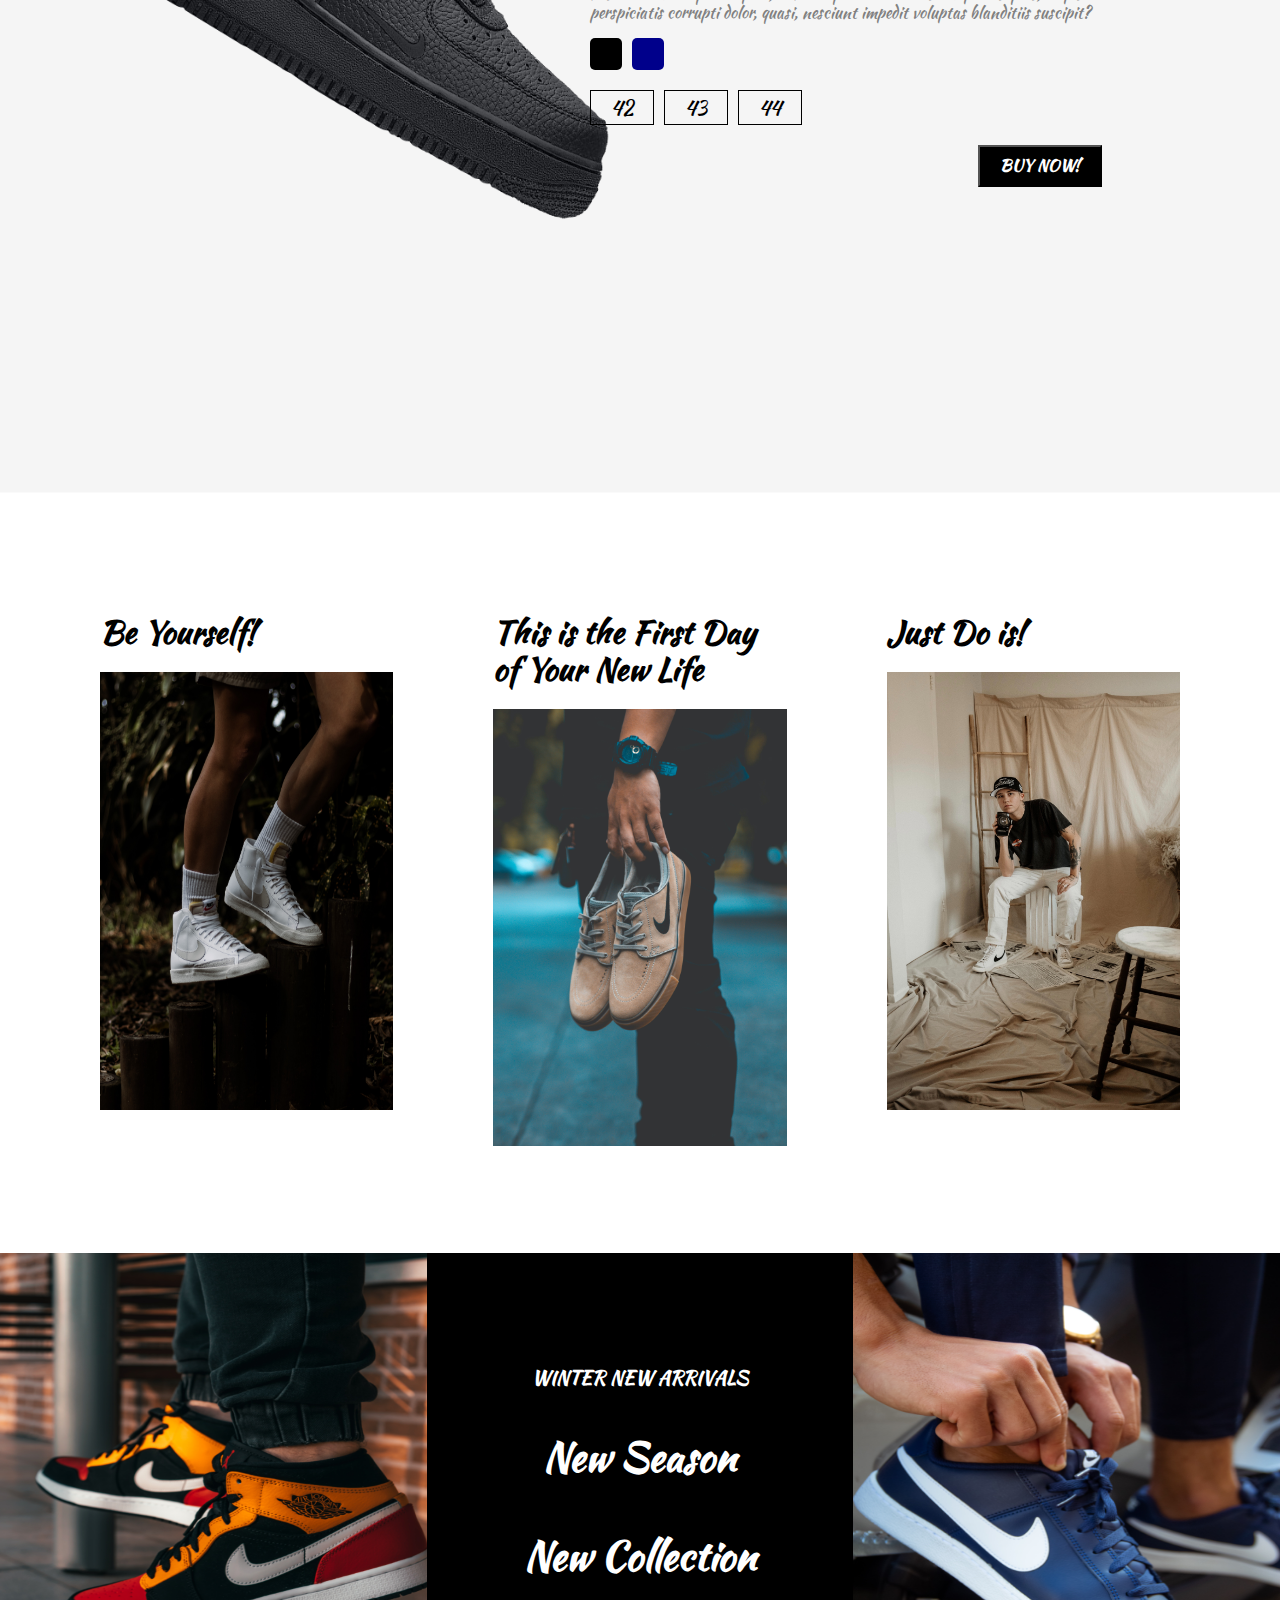
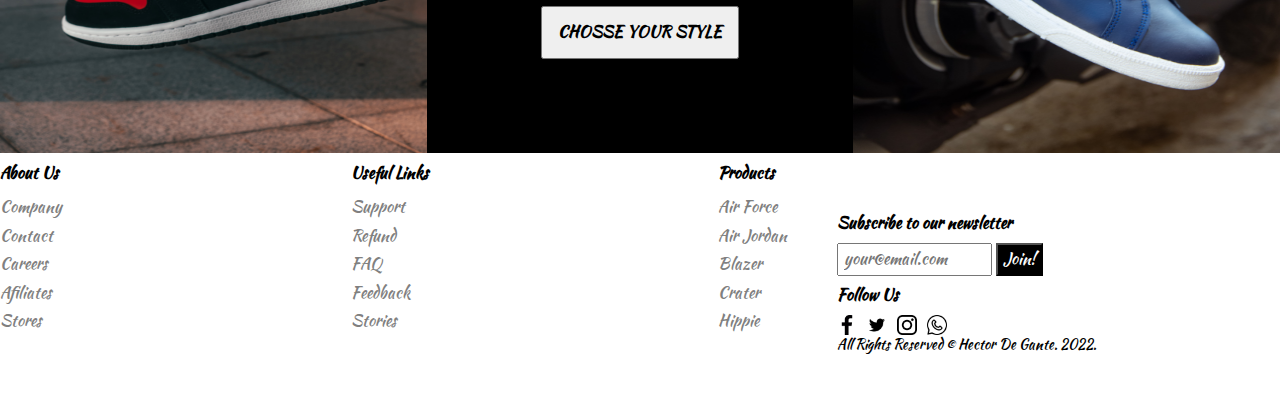
==== commit 5988916d: "Agregando Cambio De Idioma" ====
--- a/index.html
+++ b/index.html
@@ -12,6 +12,11 @@
   <title>E-Commerce</title>
 </head>
 <body>
+  <div class="lenguage">
+  <span class="en">English</span>
+  <input type="checkbox" class="check">
+  <span class="esp">Spanish</span>
+  </div>
   <nav id="nav">
     <div class="navTop">
       <div class="navItem">
@@ -178,7 +183,6 @@
       <img src="./img/pexels 5.jpg" alt="" class="nsImg">
     </div>
   </div>
-  <script src="./script/index.js"></script>
   <footer>
    <div class="footerLeft">
     <div class="footerMenu">
@@ -234,5 +238,6 @@
     </div>
    </div>
   </footer>
+ <script src="./script/index.js"></script>
 </body>
 </html>--- a/style/style.css
+++ b/style/style.css
@@ -13,7 +13,55 @@
   color: white;
   padding: 2px 50px;
 }
-
+/* -----------------------------------------------------------------Lenguague ---------------------------------------------------------------- */
+.lenguage {
+  background: black;
+  text-align: end;
+}
+
+.en {
+  color: white;
+}
+
+.esp {
+  color: #00a1ff;
+}
+
+.check {
+  position: relative;
+  width: 50px;
+}
+
+.check::before {
+  content: '';
+  position: absolute;
+  width: 50px;
+  height: 25px;
+  background: white;
+  border-radius: 25px;
+}
+
+.check::after {
+  content: '';
+  position: absolute;
+  width: 25px;
+  height: 25px;
+  background: #fff;
+  border-radius: 25px;
+  transition: 0.25s;
+  border: 2px solid #333;
+  box-sizing: border-box;
+}
+
+.check:checked::after {
+  left: 25px;
+  border: 2px solid #00a1ff;
+}
+
+.check:checked::before {
+  background: #00a1ff;
+}
+/* --------------------------------------------------------------------------------------------------------------------------------------------*/
 .navTop h1 {
   font-size: 1.2rem;
 }
